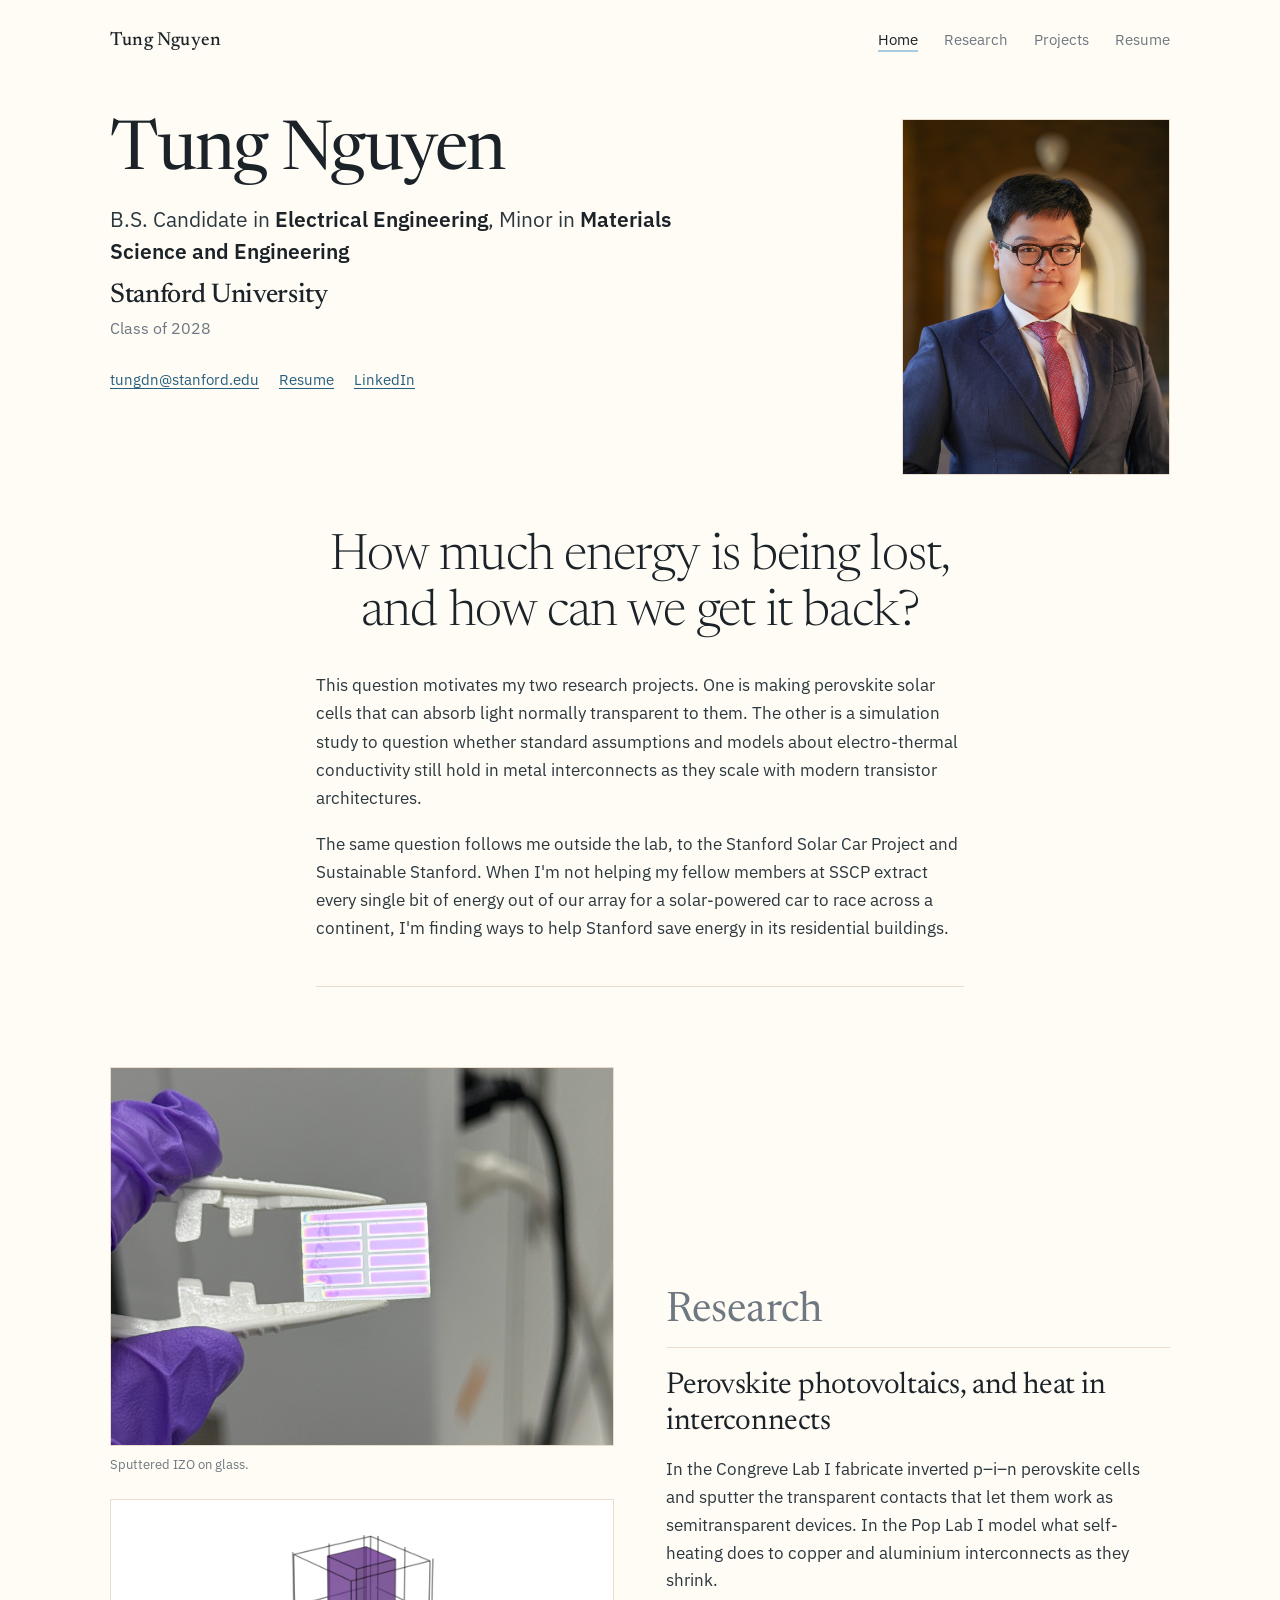
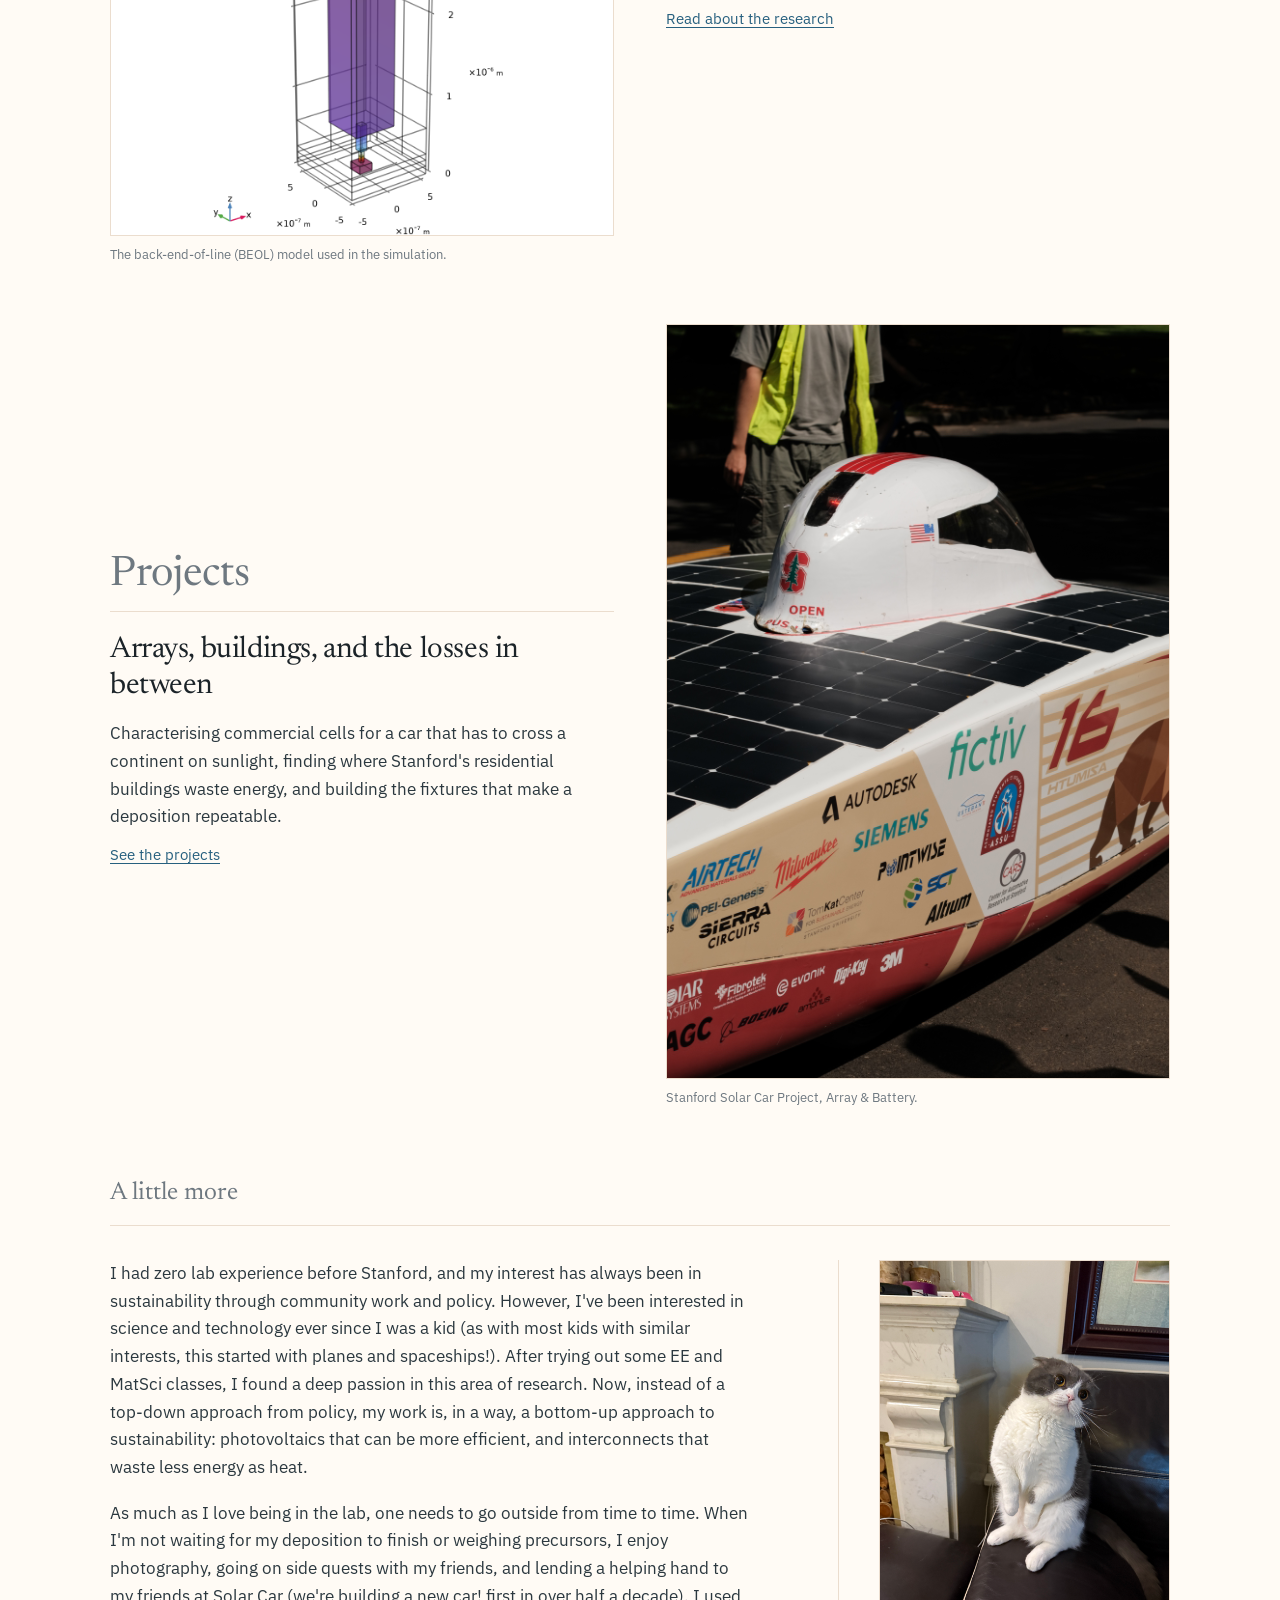
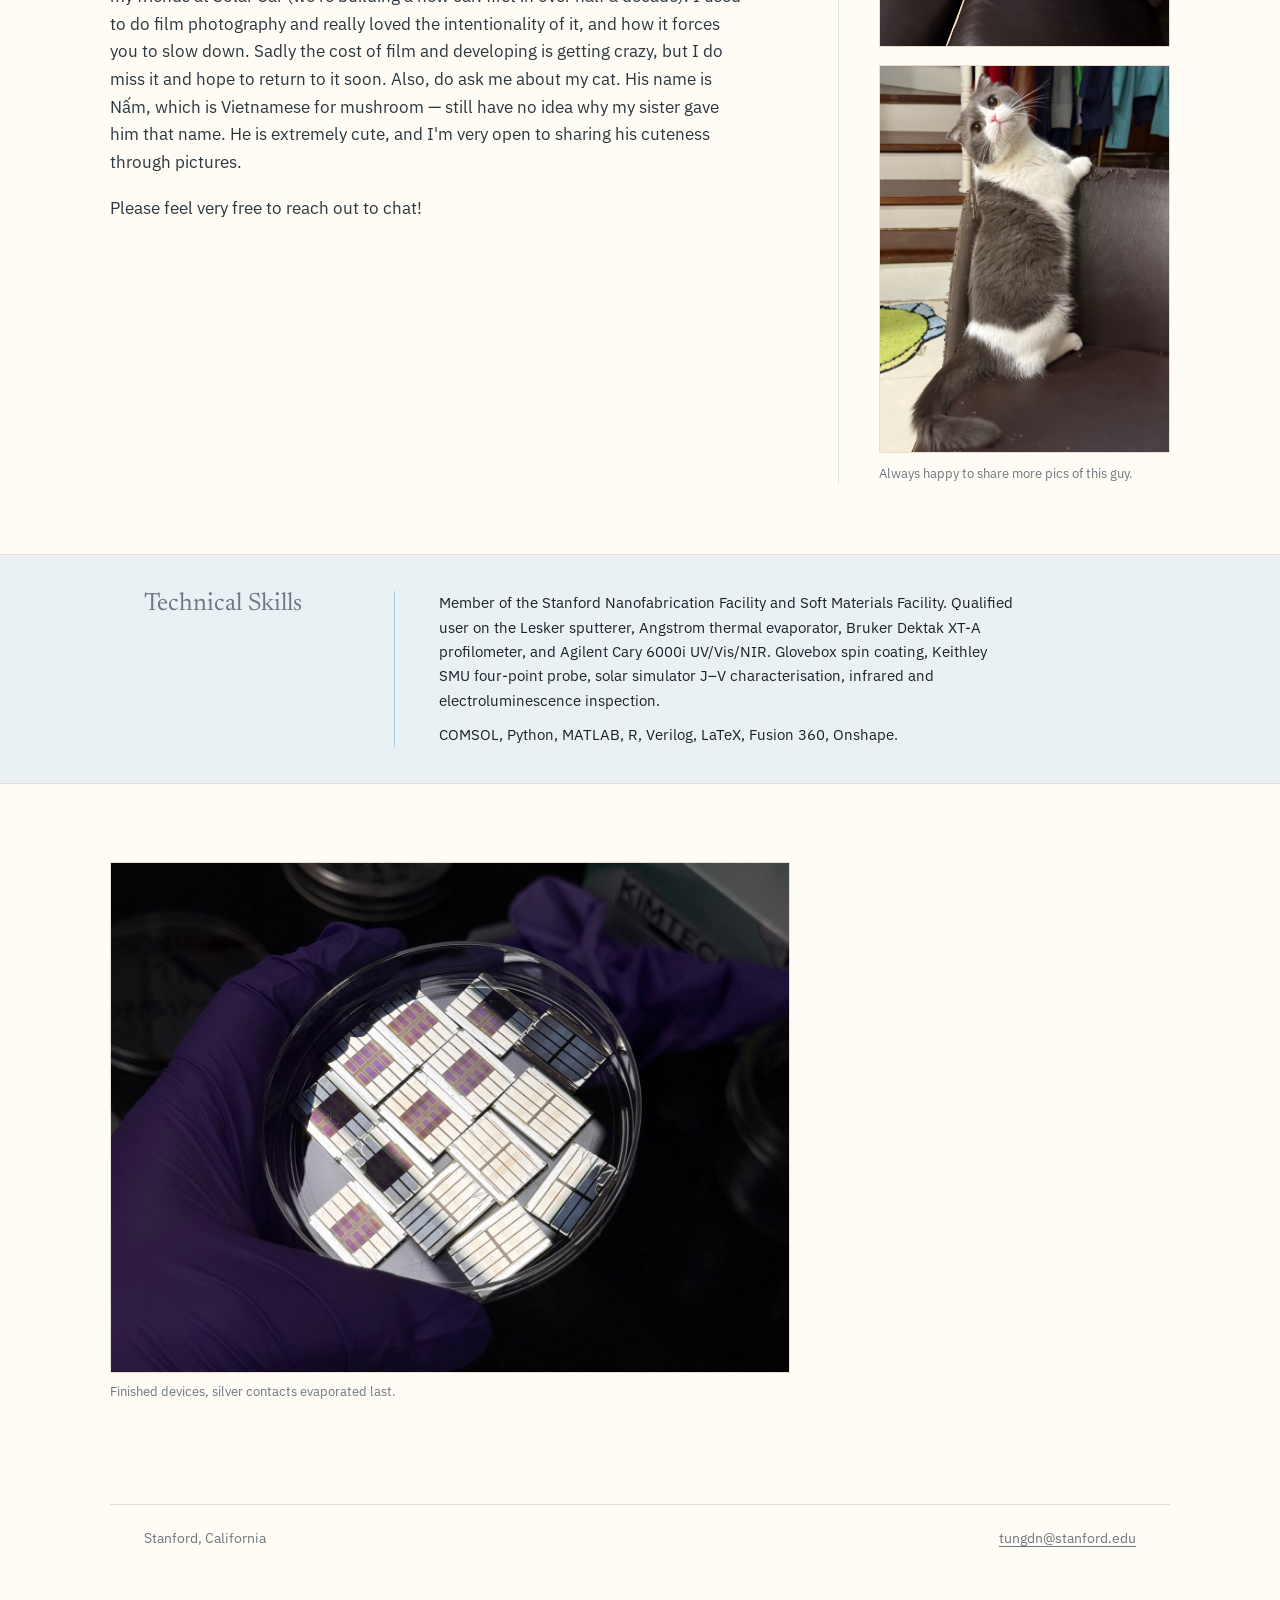
==== index.html @ 91d1805e "tungducnguyen.com Static site: no build step, no framework, no dependencies." ====
<!DOCTYPE html>
<html lang="en">
<head>
<meta charset="utf-8">
<meta name="viewport" content="width=device-width, initial-scale=1">
<title>Tung Nguyen</title>
<meta name="description" content="Tung Nguyen — B.S. candidate in Electrical
  Engineering at Stanford. Perovskite photovoltaics and electro-thermal
  transport in interconnects.">
<link rel="preconnect" href="https://fonts.googleapis.com">
<link rel="preconnect" href="https://fonts.gstatic.com" crossorigin>
<link href="https://fonts.googleapis.com/css2?family=Newsreader:ital,opsz,wght@0,6..72,300;0,6..72,400;0,6..72,500;1,6..72,300&family=IBM+Plex+Sans:wght@400;500;600&display=swap" rel="stylesheet">
<link rel="stylesheet" href="style.css">
<style>
  .intro{ display:grid; grid-template-columns:1fr 268px; gap:56px;
          padding:62px 0 10px; align-items:start }
  .intro h1{ font-family:"Newsreader",Georgia,serif; font-weight:400;
             font-size:clamp(46px,6.2vw,68px); line-height:1.02;
             letter-spacing:-.022em; margin:0 0 16px }
  .credential{ font-size:20.5px; line-height:1.55; color:var(--ink-soft);
               margin:0 0 12px; max-width:46ch }
  .credential .field{ font-weight:600; color:var(--ink) }
  .affil{ font-family:"Newsreader",Georgia,serif; font-weight:500;
          font-size:27px; line-height:1.2; letter-spacing:-.012em;
          color:var(--ink); margin:0 0 4px }
  .classyear{ font-size:16px; color:var(--muted); margin:0 0 26px }
  .links{ display:flex; gap:20px; flex-wrap:wrap; font-size:14.5px; margin:0 }

  /* One centred column. --qcol keeps the heading and the paragraphs on the
     same left edge; they each compute ch differently. */
  .question{ padding:44px 0 8px; --qcol:648px }
  .question h2{ font-family:"Newsreader",Georgia,serif; font-weight:300;
                font-size:clamp(30px,4.6vw,50px); line-height:1.12;
                letter-spacing:-.018em; margin:0 auto 30px;
                max-width:var(--qcol); text-align:center }
  .question p{ font-size:17px; line-height:1.65; max-width:var(--qcol);
               margin:0 auto 18px; color:var(--ink-soft) }
  .qrule{ width:100%; max-width:var(--qcol); margin:44px auto 0; border:0;
          border-top:1px solid var(--rule) }

  .work{ padding:72px 0 0 }
  .block{ display:grid; grid-template-columns:1fr 1fr; gap:52px;
          align-items:center; padding:0 0 60px }
  .block p{ margin:0 0 12px; color:var(--ink-soft); max-width:52ch;
            font-size:16.5px; line-height:1.68 }
  /* These two must out-rank .block p (0,1,1), so they are scoped to .block
     as well. Bare .blocktitle / .more lose to it and are silently ignored. */
  .block .blocktitle{ font-family:"Newsreader",Georgia,serif; font-weight:400;
               font-size:42px; line-height:1.15; color:var(--muted);
               margin:0 0 20px; max-width:none;
               padding-bottom:12px; border-bottom:1px solid var(--rule) }
  .block h3{ font-family:"Newsreader",Georgia,serif; font-weight:400;
             font-size:30px; line-height:1.2; letter-spacing:-.014em;
             margin:0 0 16px }
  .block .more{ font-size:14.5px }
  /* Both labs get an image, stacked, at full column width. */
  .block .figrow{ margin:0; gap:26px }

  .about{ padding:8px 0 70px }
  .about .sechead{ font-size:25px }
  .about p{ font-size:16.5px; line-height:1.68; max-width:var(--measure);
            margin:0 0 18px; color:var(--ink-soft) }
  .about p:last-child{ margin-bottom:0 }

  /* text left, Nấm in the right gutter */
  .aboutgrid{ display:grid; grid-template-columns:1fr 332px; gap:40px;
              align-items:start }
  .catcol{ border-left:1px solid var(--rule); padding-left:40px }
  .catcol figure + figure{ margin-top:18px }
  .catcap{ font-size:13px !important; color:var(--muted) !important;
           margin:10px 0 0 !important }
  .closer{ padding:0 0 78px }
  .closer figure{ max-width:680px }

  @media (max-width:860px){
    .intro{ grid-template-columns:1fr; gap:30px; padding-top:44px }
    .intro figure{ max-width:240px }
    .block{ grid-template-columns:1fr; gap:26px; padding-bottom:52px }
    .block .txt{ order:2 }
    .aboutgrid{ grid-template-columns:1fr; gap:28px }
    .catcol{ display:grid; grid-template-columns:1fr 1fr; gap:22px;
             align-items:start; border-left:0; padding-left:0 }
    .catcol figure + figure{ margin-top:0 }
    .catcol .catcap{ grid-column:1 / -1 }
  }
</style>
</head>
<body>

<header class="wrap masthead">
  <a class="mark" href="index.html">Tung Nguyen</a>
  <nav class="nav">
    <a href="index.html" aria-current="page">Home</a>
    <a href="research.html">Research</a>
    <a href="projects.html">Projects</a>
    <a href="tung_resume_website.pdf">Resume</a>
  </nav>
</header>

<main>
  <section class="wrap intro">
    <div>
      <h1>Tung Nguyen</h1>
      <p class="credential">B.S. Candidate in <span class="field">Electrical
        Engineering</span>, Minor in <span class="field">Materials Science and
        Engineering</span></p>
      <p class="affil">Stanford University</p>
      <p class="classyear">Class of 2028</p>
      <p class="links">
        <a href="mailto:tungdn@stanford.edu">tungdn@stanford.edu</a>
        <a href="tung_resume_website.pdf">Resume</a>
        <a href="https://www.linkedin.com/in/tungdnguyen/">LinkedIn</a>
      </p>
    </div>
    <figure>
      <img src="headshot_portfolio.JPG" alt="Tung Nguyen" data-ratio="portrait">
    </figure>
  </section>

  <section class="wrap question">
    <h2>How much energy is being lost, and how can we get it back?</h2>

    <p>This question motivates my two research projects. One is making
      perovskite solar cells that can absorb light normally transparent to
      them. The other is a simulation study to question whether standard
      assumptions and models about electro-thermal conductivity still hold in
      metal interconnects as they scale with modern transistor
      architectures.</p>

    <p>The same question follows me outside the lab, to the Stanford Solar
      Car Project and Sustainable Stanford. When I'm not
      helping my fellow members at SSCP extract every single bit of energy out
      of our array for a solar-powered car to race across a continent, I'm
      finding ways to help Stanford save energy in its residential
      buildings.</p>

    <hr class="qrule">
  </section>

  <section class="wrap work">
    <div class="block">
      <div class="figrow">
        <figure>
          <img src="izo1.JPG" alt="Sputtered IZO on a glass substrate">
          <figcaption>Sputtered IZO on glass.</figcaption>
        </figure>
        <figure>
          <img src="beol_schematic.png"
               alt="Simulation geometry: a single metal line within a
               multi-tier back-end stack">
          <figcaption>The back-end-of-line (BEOL) model used in the
            simulation.</figcaption>
        </figure>
      </div>
      <div class="txt">
        <p class="blocktitle">Research</p>
        <h3>Perovskite photovoltaics, and heat in interconnects</h3>
        <p>In the Congreve Lab I fabricate inverted p&ndash;i&ndash;n perovskite
          cells and sputter the transparent contacts that let them work as
          semitransparent devices. In the Pop Lab I model what self-heating does
          to copper and aluminium interconnects as they shrink.</p>
        <p class="more"><a href="research.html">Read about the research</a></p>
      </div>
    </div>

    <div class="block">
      <div class="txt">
        <p class="blocktitle">Projects</p>
        <h3>Arrays, buildings, and the losses in between</h3>
        <p>Characterising commercial cells for a car that has to cross a
          continent on sunlight, finding where Stanford's residential buildings
          waste energy, and building the fixtures that make a deposition
          repeatable.</p>
        <p class="more"><a href="projects.html">See the projects</a></p>
      </div>
      <figure>
        <img src="sscp_car.JPG"
             alt="Stanford's solar car, its array and sponsor decals lit by
             low sun">
        <figcaption>Stanford Solar Car Project, Array &amp; Battery.</figcaption>
      </figure>
    </div>
  </section>

  <section class="wrap about">
    <h2 class="sechead">A little more</h2>

    <div class="aboutgrid">
      <div class="abouttext">
        <p>I had zero lab experience before Stanford, and my interest has always
          been in sustainability through community work and policy. However, I've
          been interested in science and technology ever since I was a kid (as
          with most kids with similar interests, this started with planes and
          spaceships!). After trying out some EE and MatSci classes, I found a
          deep passion in this area of research. Now, instead of a top-down
          approach from policy, my work is, in a way, a bottom-up approach to
          sustainability: photovoltaics that can be more efficient, and
          interconnects that waste less energy as heat.</p>

        <p>As much as I love being in the lab, one needs to go outside from time
          to time. When I'm not waiting for my deposition to finish or weighing
          precursors, I enjoy photography, going on side quests with my friends,
          and lending a helping hand to my friends at Solar Car (we're building a
          new car! first in over half a decade). I used to do film photography
          and really loved the intentionality of it, and how it forces you to
          slow down. Sadly the cost of film and developing is getting crazy, but
          I do miss it and hope to return to it soon. Also, do ask me about my
          cat. His name is N&#7845;m, which is Vietnamese for mushroom &mdash;
          still have no idea why my sister gave him that name. He is extremely
          cute, and I'm very open to sharing his cuteness through pictures.</p>

        <p>Please feel very free to reach out to chat!</p>
      </div>

      <aside class="catcol">
        <figure><img src="cat1.JPG" alt="N&#7845;m, standing up"></figure>
        <figure><img src="cat2.JPG" alt="N&#7845;m, on the sofa"></figure>
        <p class="catcap">Always happy to share more pics of this guy.</p>
      </aside>
    </div>
  </section>

  <section class="band">
    <div class="wrap">
      <h2>Technical Skills</h2>
      <div class="bandtext">
        <p>Member of the Stanford Nanofabrication Facility and Soft Materials
          Facility. Qualified user on the Lesker sputterer, Angstrom thermal
          evaporator, Bruker Dektak XT-A profilometer, and Agilent Cary 6000i
          UV/Vis/NIR. Glovebox spin coating, Keithley SMU four-point probe,
          solar simulator J&ndash;V characterisation, infrared and
          electroluminescence inspection.</p>
        <p>COMSOL, Python, MATLAB, R, Verilog, LaTeX, Fusion 360, Onshape.</p>
      </div>
    </div>
  </section>

  <section class="wrap closer">
    <figure>
      <img src="finished_devices.JPG" alt="Finished perovskite devices in a petri dish">
      <figcaption>Finished devices, silver contacts evaporated last.</figcaption>
    </figure>
  </section>
</main>

<footer>
  <div class="wrap">
    <span>Stanford, California</span>
    <span><a href="mailto:tungdn@stanford.edu">tungdn@stanford.edu</a></span>
  </div>
</footer>

<script>
/* Show a labelled placeholder instead of a broken-image icon while an
   image file is missing. Safe to delete once every photo is uploaded. */
document.querySelectorAll('figure img').forEach(function(img){
  img.addEventListener('error', function(){
    var d = document.createElement('div');
    d.className = 'imgfail' +
      (img.dataset.ratio === 'portrait' ? ' portrait' : '');
    d.textContent = img.getAttribute('src');
    img.replaceWith(d);
  });
});
</script>
</body>
</html>
---- style.css ----
/* =========================================================
   Tung Nguyen — tungducnguyen.com
   All colour lives in :root. Change it here, nowhere else.
   ========================================================= */

:root{
  --paper:      #FFFBF5;   /* page background, warm off-white    */
  --paper-2:    #FFFFFC;   /* raised panels, lighter tint        */
  --ink:        #1B2328;
  --ink-soft:   #2B383F;
  --muted:      #6E7880;
  --rule:       #EBDDCE;

  --blue-pale:  #EAF1F5;
  --blue-mid:   #A9CBDD;
  --blue-deep:  #27607F;

  /* device-stack material swatches */
  --m-glass:    #D3E2E9;
  --m-ito:      #A9CBDD;
  --m-sam:      #8FAEC0;
  --m-pvk:      #2E2018;
  --m-c60:      #45474F;
  --m-bcp:      #9A9086;
  --m-buffer:   #CFC6B6;
  --m-ag:       #B4B8BC;
  --m-izo:      #C4DCE8;

  --measure: 64ch;
}

*{ box-sizing:border-box }
html{ -webkit-text-size-adjust:100%; scroll-behavior:smooth }

body{
  margin:0;
  background:var(--paper);
  color:var(--ink);
  font-family:"IBM Plex Sans", system-ui, sans-serif;
  font-size:16px;
  line-height:1.62;
}

a{ color:var(--blue-deep); text-decoration:underline;
   text-underline-offset:3px; text-decoration-thickness:1px }
a:hover{ text-decoration-thickness:2px }
:focus-visible{ outline:2px solid var(--blue-deep); outline-offset:3px }
sub,sup{ line-height:0 }

.wrap{ max-width:1060px; margin:0 auto; padding:0 34px }

/* ---------- masthead ---------- */
.masthead{
  display:flex; justify-content:space-between; align-items:baseline;
  gap:24px; padding:26px 0 0; flex-wrap:wrap;
}
.mark{
  font-family:"Newsreader", Georgia, serif;
  font-size:19px; font-weight:500; letter-spacing:.01em;
  color:var(--ink); text-decoration:none;
}
.nav{ display:flex; gap:26px; font-size:14.5px }
.nav a{ color:var(--muted); text-decoration:none }
.nav a:hover{ color:var(--ink) }
.nav a[aria-current="page"]{
  color:var(--ink); text-decoration:underline;
  text-decoration-color:var(--blue-mid);
  text-decoration-thickness:2px; text-underline-offset:5px;
}

/* ---------- inner page headers ---------- */
.pagehead{ padding:62px 0 50px; max-width:58ch }
.pagehead h1{
  font-family:"Newsreader", Georgia, serif; font-weight:300;
  font-size:clamp(36px,5vw,54px); line-height:1.06;
  letter-spacing:-.018em; margin:0 0 20px;
}
.pagehead p{
  font-family:"Newsreader", Georgia, serif; font-weight:300;
  font-size:clamp(18px,1.9vw,22px); line-height:1.5;
  color:var(--ink-soft); margin:0; max-width:46ch;
}

/* ---------- sections ---------- */
.section{ padding:0 0 78px }
.sechead{
  font-family:"Newsreader", Georgia, serif; font-weight:400;
  font-size:15px; color:var(--muted); margin:0 0 34px;
  padding-bottom:10px; border-bottom:1px solid var(--rule);
}

.entry{
  display:grid; grid-template-columns:206px 1fr; gap:44px;
  padding:0 0 46px; max-width:980px; scroll-margin-top:24px;
}
.entry:last-child{ padding-bottom:0 }
/* hairline between the side label and its content, matching .sechead */
.entry > .where + *{ border-left:1px solid var(--rule); padding-left:44px }
.where{ font-size:14px; line-height:1.5 }
.where b{ font-weight:600; display:block }
.where span{ color:var(--muted); display:block }
.entry h3{
  font-family:"Newsreader", Georgia, serif; font-weight:400;
  font-size:25px; line-height:1.25; margin:-4px 0 14px;
  letter-spacing:-.012em;
}
.entry h4{ font-size:14px; font-weight:600; margin:24px 0 6px; color:var(--muted) }
.entry p{ margin:0 0 11px; max-width:var(--measure); color:var(--ink-soft) }
.entry p:last-child{ margin-bottom:0 }
.entry ul{ margin:0 0 11px; padding-left:20px; max-width:var(--measure);
  color:var(--ink-soft) }
.entry li{ margin-bottom:6px }

.tag{
  display:inline-block; font-size:11.5px; line-height:1.5;
  padding:1px 8px; border-radius:2px; margin-left:8px;
  vertical-align:2px; font-weight:500;
}
.tag.design{ background:var(--paper-2); color:var(--ink-soft);
  border:1px solid var(--rule) }

/* ---------- figures ---------- */
figure{ margin:0 }
figure img{ display:block; width:100%; height:auto; border:1px solid var(--rule) }
figcaption{ font-size:12.5px; color:var(--muted); margin-top:9px;
  line-height:1.5; max-width:52ch }
.imgfail{
  border:1px dashed var(--rule); background:var(--paper-2);
  display:flex; align-items:center; justify-content:center; text-align:center;
  font-size:12.5px; color:var(--muted); padding:20px; line-height:1.5;
  aspect-ratio:4/3;
}
.imgfail.portrait{ aspect-ratio:4/5 }

/* ---------- figure grids ---------- */
.figrow{ display:grid; gap:22px; margin:22px 0 4px; max-width:var(--measure) }
.figrow.two  { grid-template-columns:1fr 1fr }
.figrow.three{ grid-template-columns:repeat(3,1fr) }
.figrow.wide { max-width:100% }
@media (max-width:700px){
  .figrow.two, .figrow.three{ grid-template-columns:1fr }
}

/* ---------- tinted band ---------- */
.band{
  background:var(--blue-pale);
  border-top:1px solid var(--rule); border-bottom:1px solid var(--rule);
  padding:36px 0; margin-bottom:78px;
}
.band .wrap{ display:grid; grid-template-columns:206px 1fr; gap:44px }
.band .bandtext{ border-left:1px solid var(--blue-mid); padding-left:44px }
.band h2{
  font-family:"Newsreader", Georgia, serif; font-weight:400;
  font-size:25px; line-height:1.15; color:var(--muted); margin:0;
}
.band p{ margin:0 0 10px; max-width:var(--measure); font-size:15px }
.band p:last-child{ margin-bottom:0 }

/* ---------- footer ---------- */
footer{ padding:26px 0 60px; font-size:14px; color:var(--muted) }
footer .wrap{
  display:flex; justify-content:space-between; gap:20px; flex-wrap:wrap;
  border-top:1px solid var(--rule); padding-top:22px;
}
footer a{ color:var(--muted) }

@media (max-width:860px){
  .wrap{ padding:0 22px }
  .entry, .band .wrap{ grid-template-columns:1fr; gap:14px }
  .entry > .where + *, .band .bandtext{ border-left:0; padding-left:0 }
  .pagehead{ padding:44px 0 38px }
  .section{ padding-bottom:58px }
}
@media (prefers-reduced-motion:reduce){
  html{ scroll-behavior:auto }
  *{ transition:none !important }
}
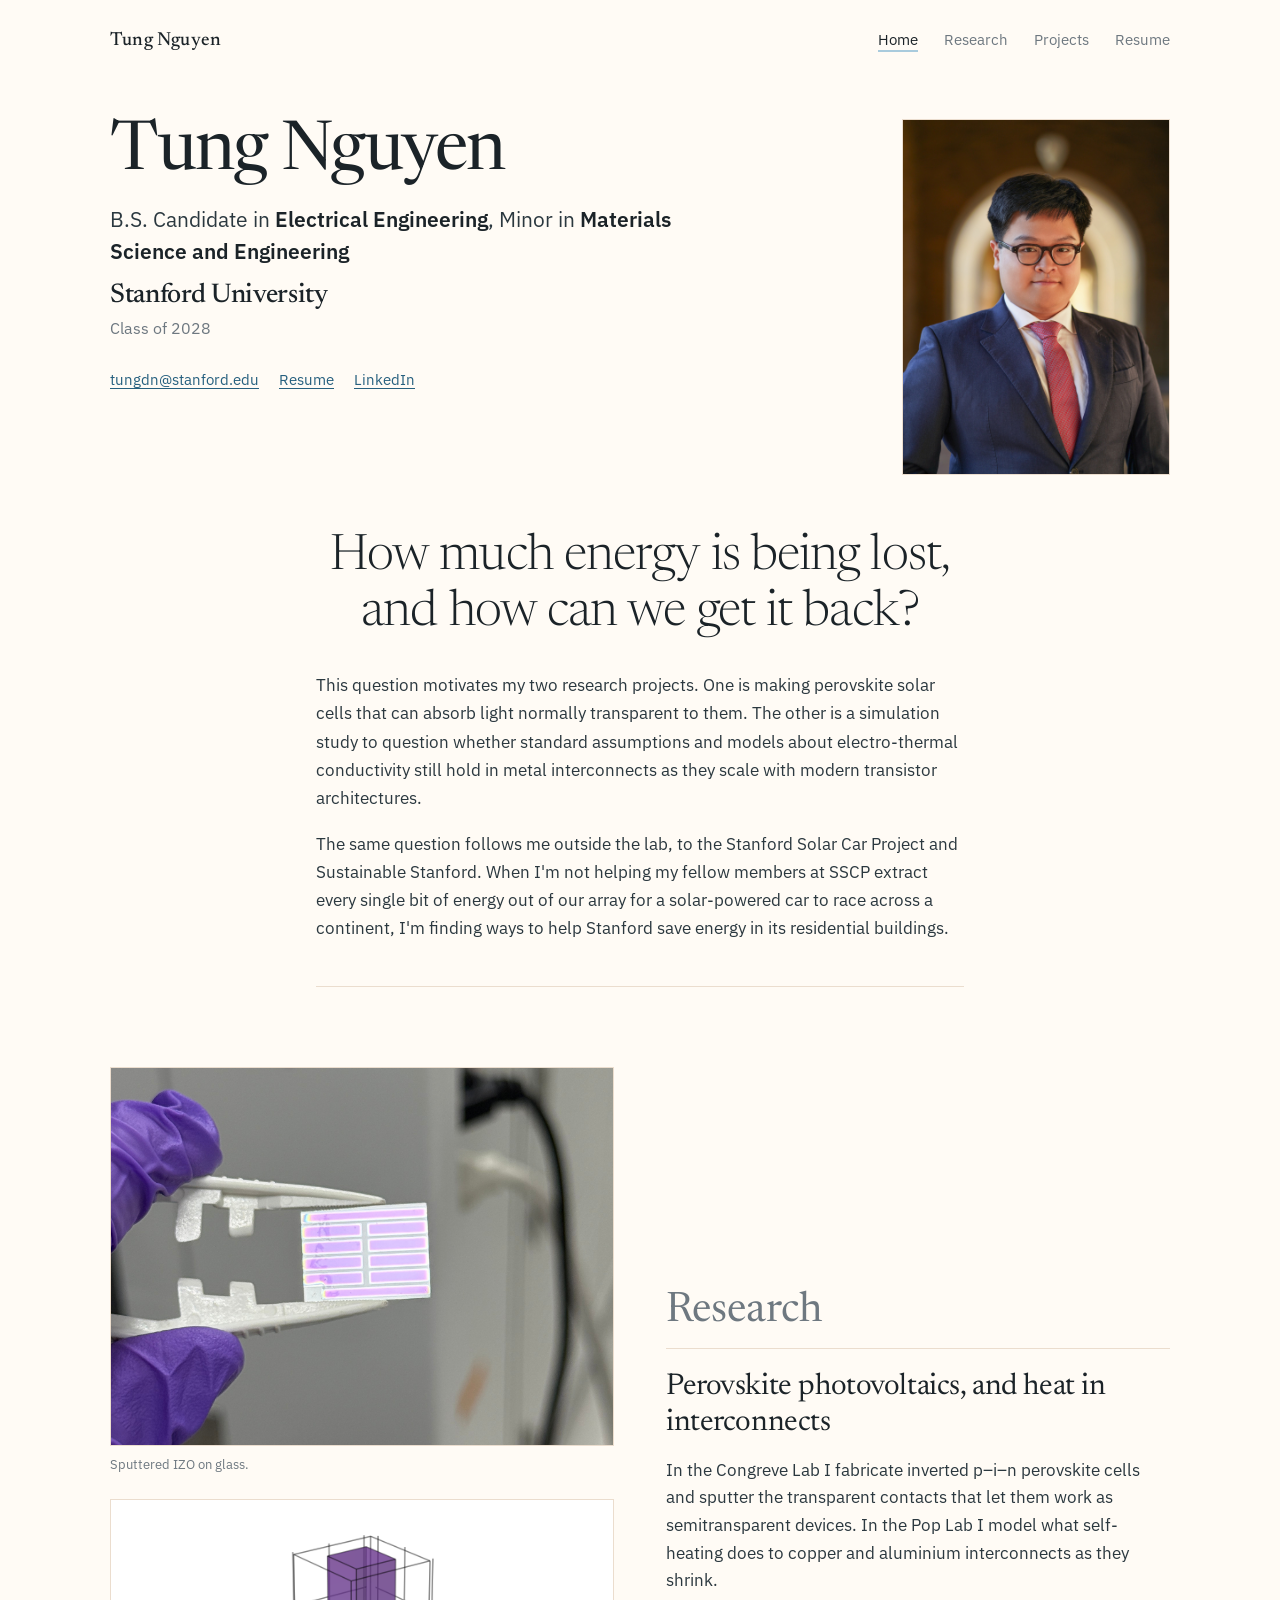
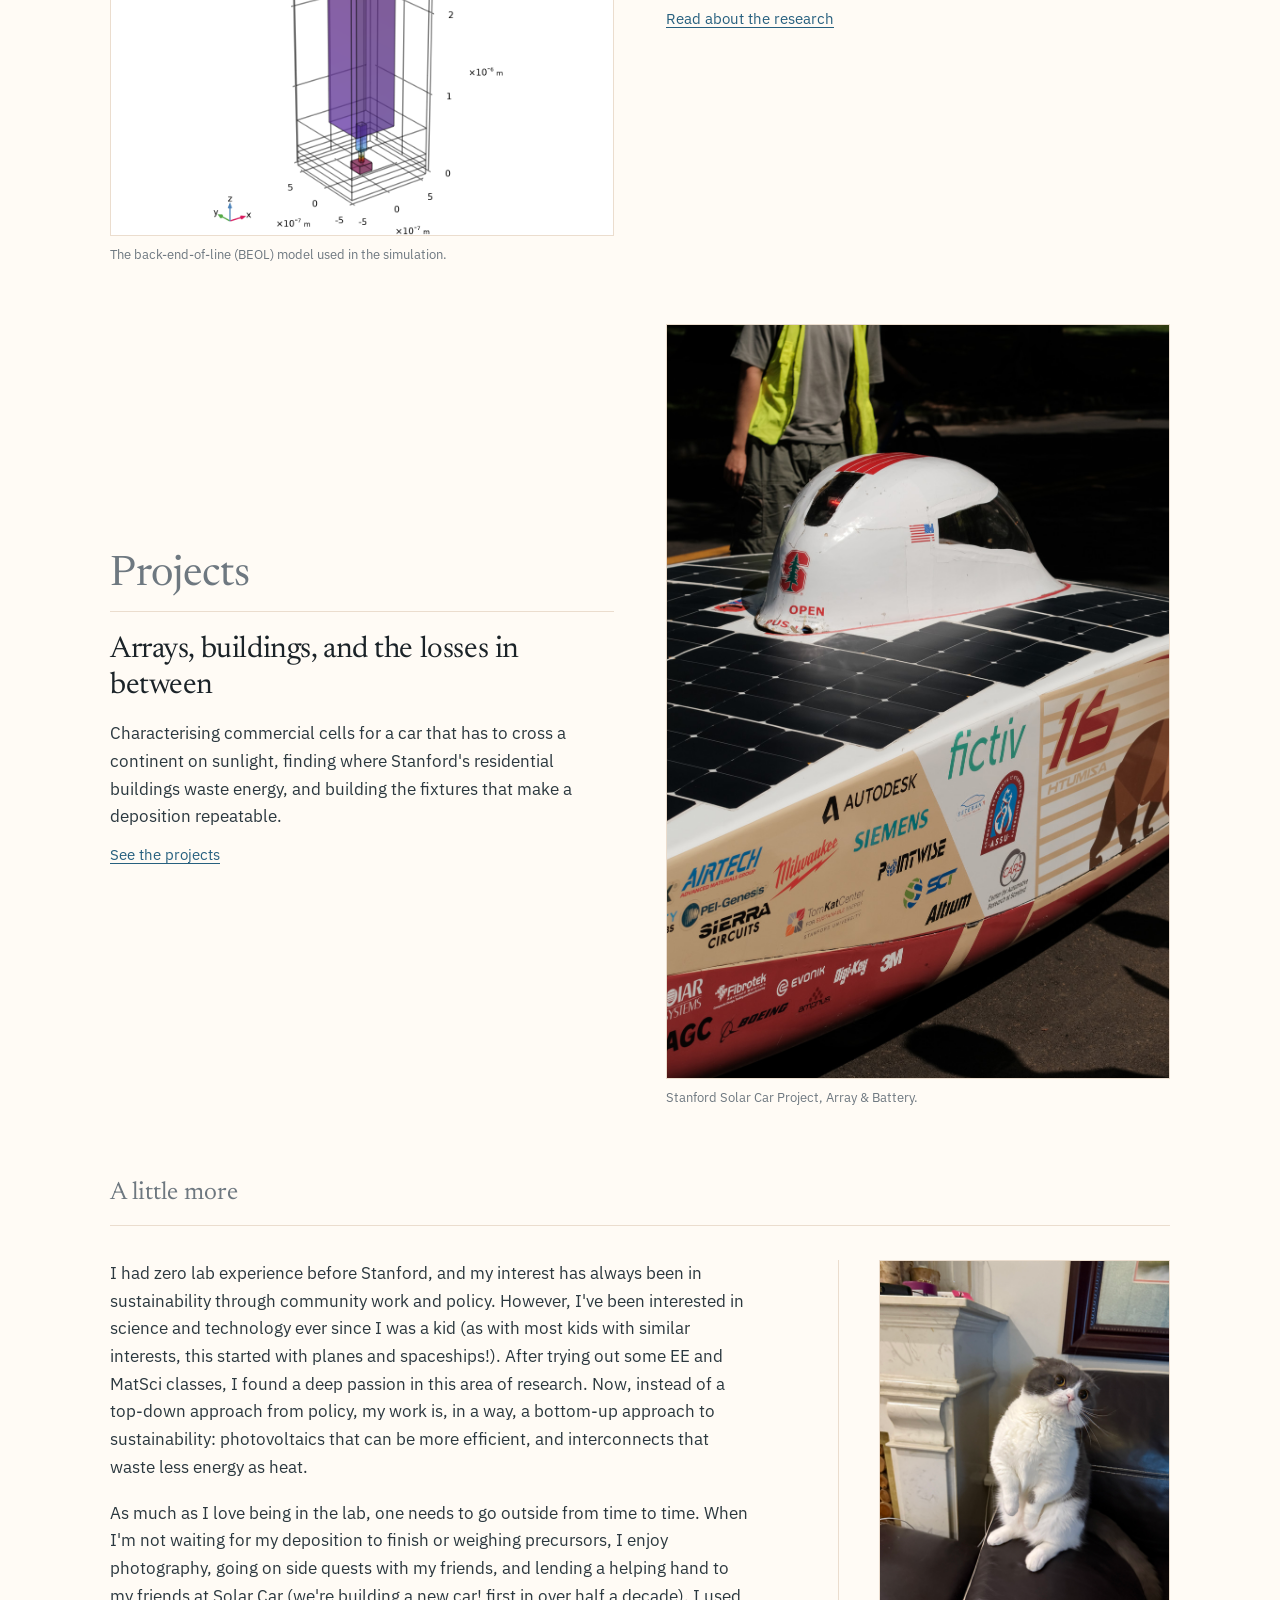
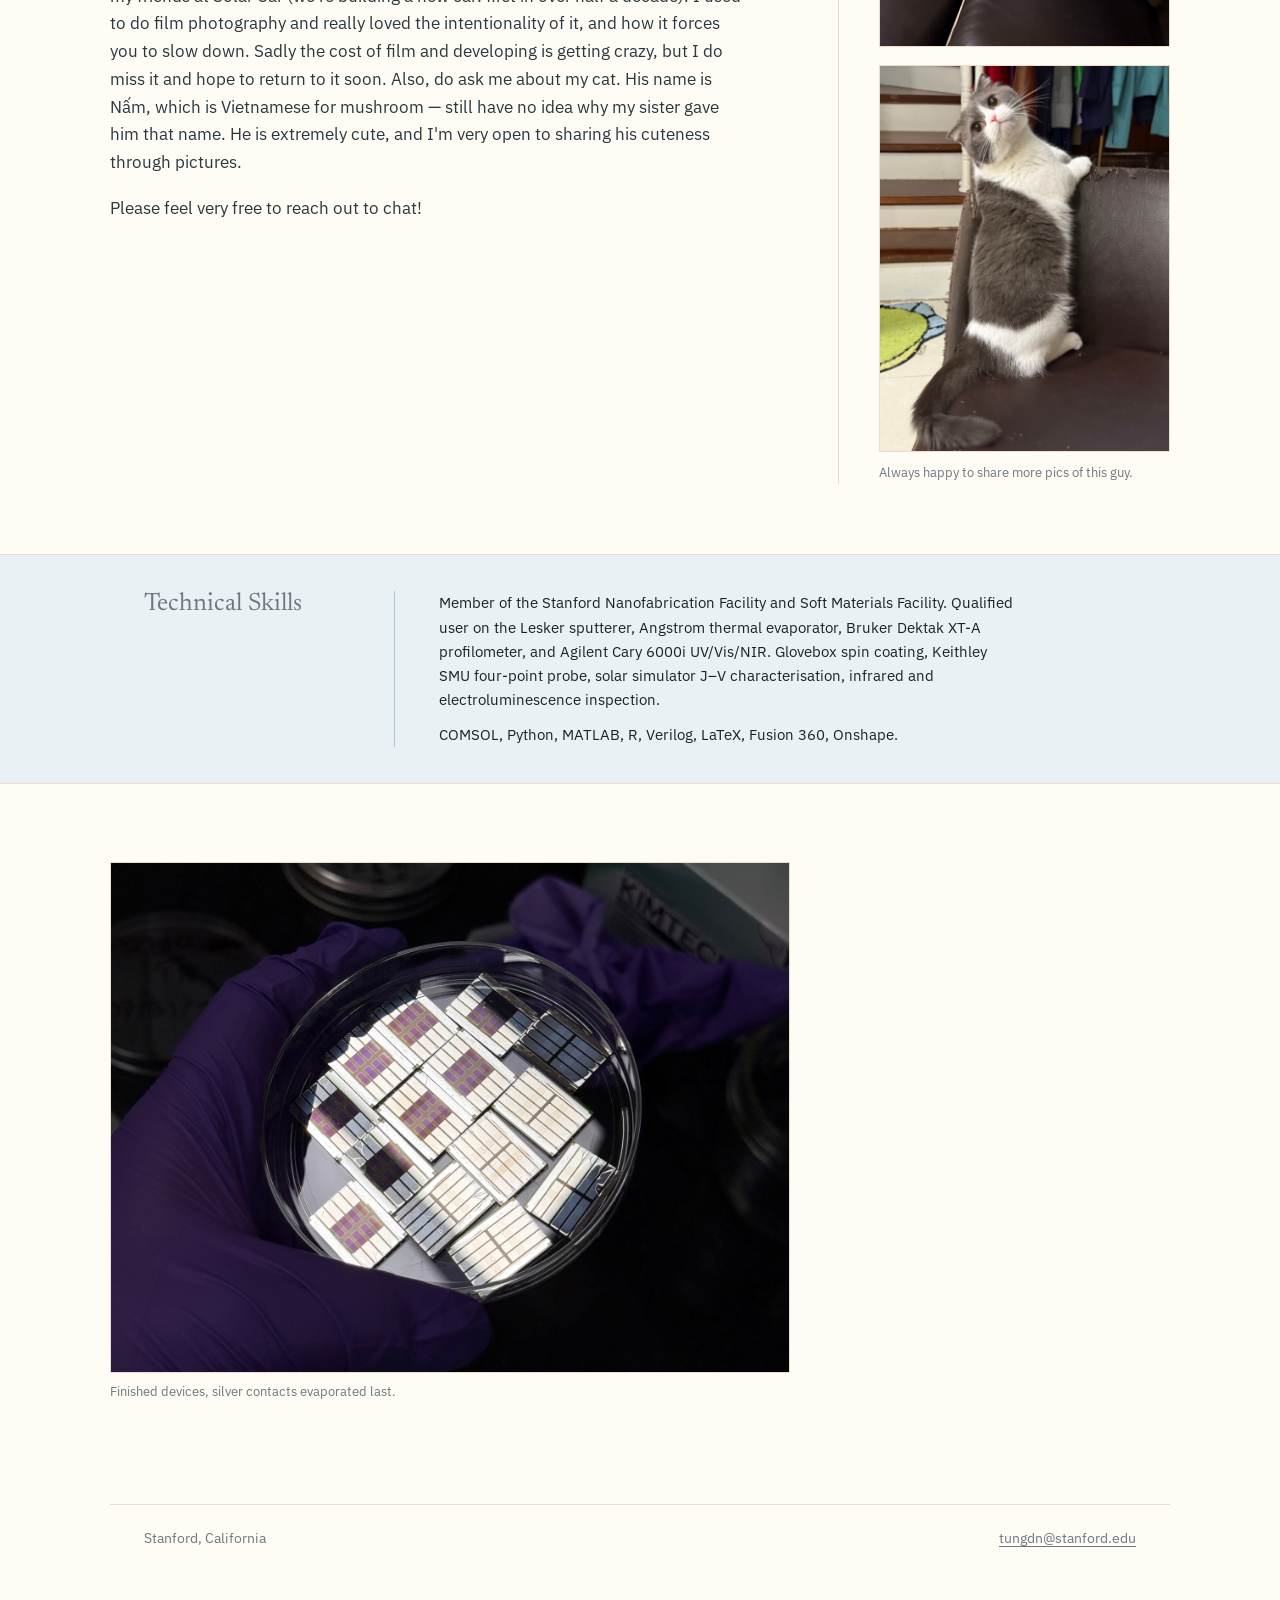
==== commit 025d9299: "Optimise images: 66.5 MB -> 5.8 MB Photos were full-resolution camera originals, up to 8064 px wide " ====
--- a/index.html
+++ b/index.html
@@ -113,7 +113,7 @@
       </p>
     </div>
     <figure>
-      <img src="headshot_portfolio.JPG" alt="Tung Nguyen" data-ratio="portrait">
+      <img width="1200" height="1600" decoding="async" src="headshot_portfolio.JPG" alt="Tung Nguyen" data-ratio="portrait">
     </figure>
   </section>
 
@@ -141,11 +141,11 @@
     <div class="block">
       <div class="figrow">
         <figure>
-          <img src="izo1.JPG" alt="Sputtered IZO on a glass substrate">
+          <img width="1600" height="1201" decoding="async" loading="lazy" src="izo1.JPG" alt="Sputtered IZO on a glass substrate">
           <figcaption>Sputtered IZO on glass.</figcaption>
         </figure>
         <figure>
-          <img src="beol_schematic.png"
+          <img width="2400" height="1600" decoding="async" loading="lazy" src="beol_schematic.png"
                alt="Simulation geometry: a single metal line within a
                multi-tier back-end stack">
           <figcaption>The back-end-of-line (BEOL) model used in the
@@ -174,7 +174,7 @@
         <p class="more"><a href="projects.html">See the projects</a></p>
       </div>
       <figure>
-        <img src="sscp_car.JPG"
+        <img width="1067" height="1600" decoding="async" loading="lazy" src="sscp_car.JPG"
              alt="Stanford's solar car, its array and sponsor decals lit by
              low sun">
         <figcaption>Stanford Solar Car Project, Array &amp; Battery.</figcaption>
@@ -213,8 +213,8 @@
       </div>
 
       <aside class="catcol">
-        <figure><img src="cat1.JPG" alt="N&#7845;m, standing up"></figure>
-        <figure><img src="cat2.JPG" alt="N&#7845;m, on the sofa"></figure>
+        <figure><img width="1200" height="1600" decoding="async" loading="lazy" src="cat1.JPG" alt="N&#7845;m, standing up"></figure>
+        <figure><img width="1200" height="1600" decoding="async" loading="lazy" src="cat2.JPG" alt="N&#7845;m, on the sofa"></figure>
         <p class="catcap">Always happy to share more pics of this guy.</p>
       </aside>
     </div>
@@ -237,7 +237,7 @@
 
   <section class="wrap closer">
     <figure>
-      <img src="finished_devices.JPG" alt="Finished perovskite devices in a petri dish">
+      <img width="1600" height="1200" decoding="async" loading="lazy" src="finished_devices.JPG" alt="Finished perovskite devices in a petri dish">
       <figcaption>Finished devices, silver contacts evaporated last.</figcaption>
     </figure>
   </section>
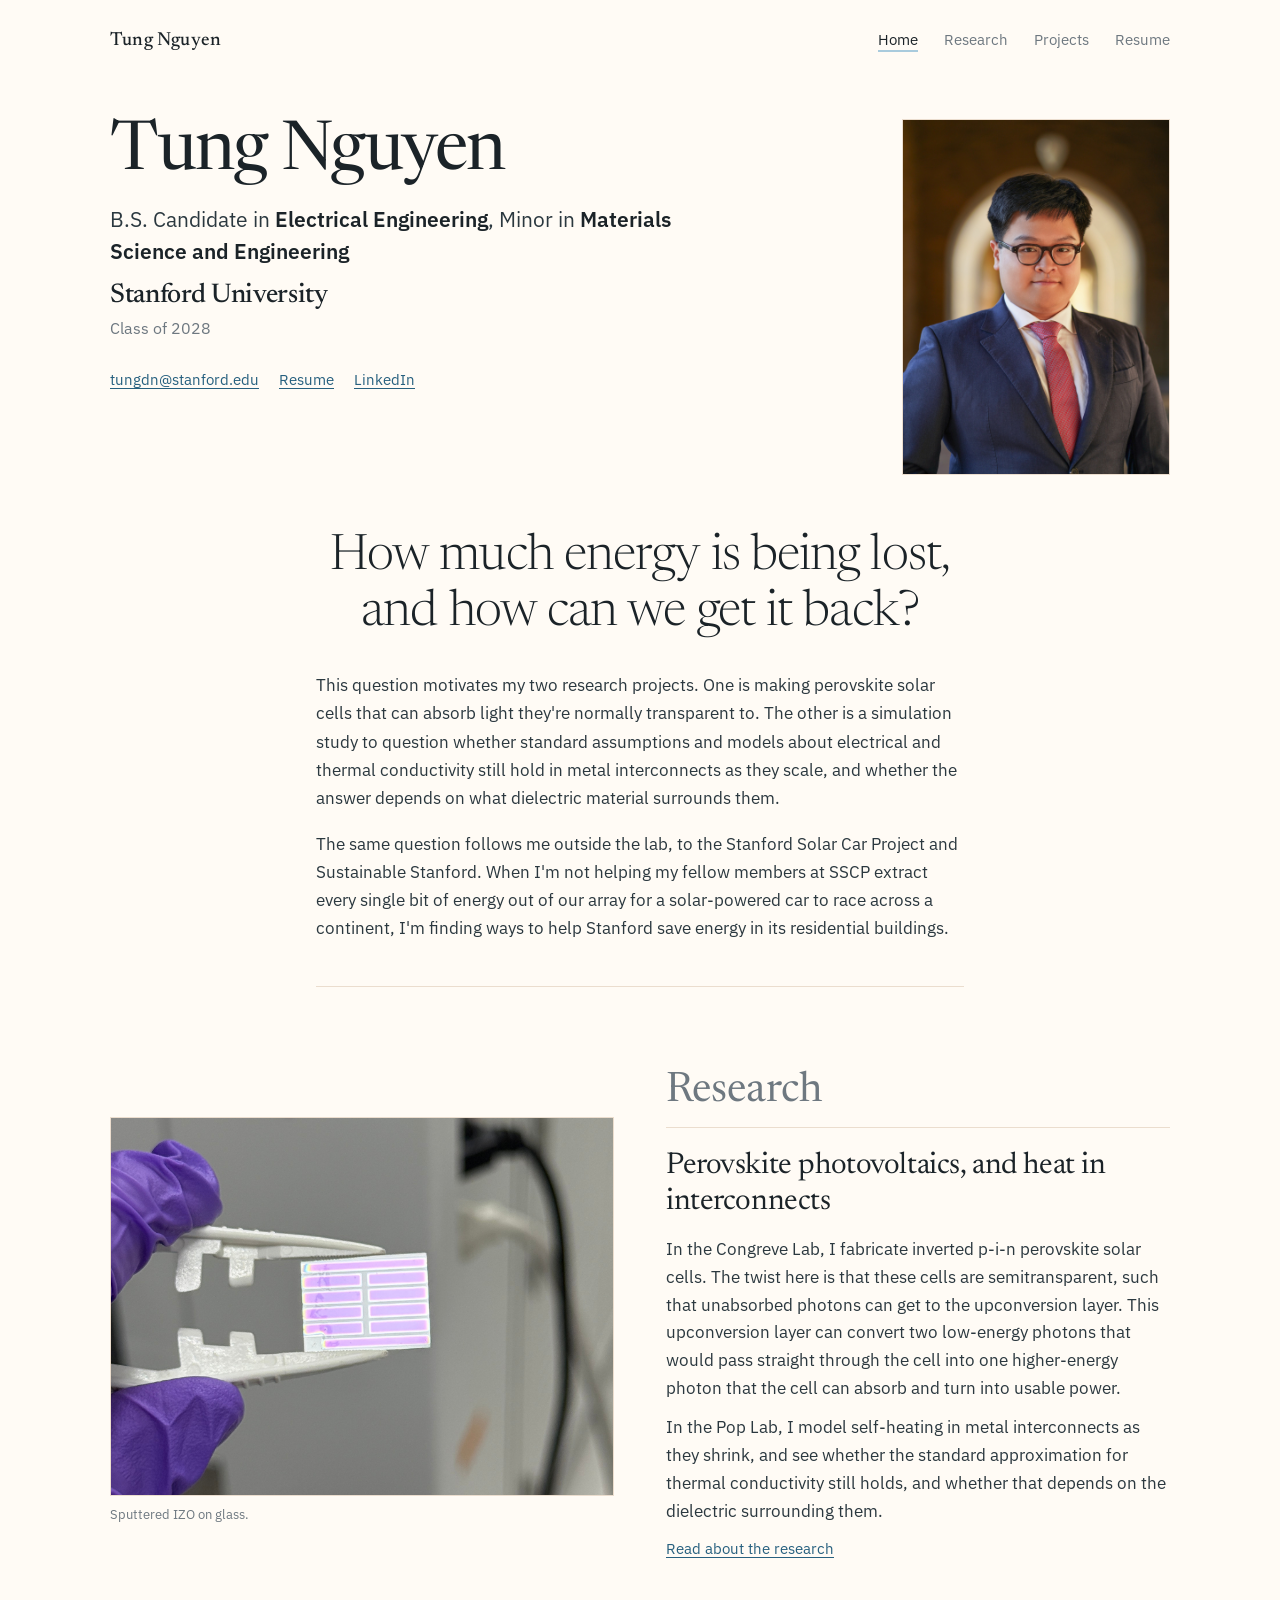
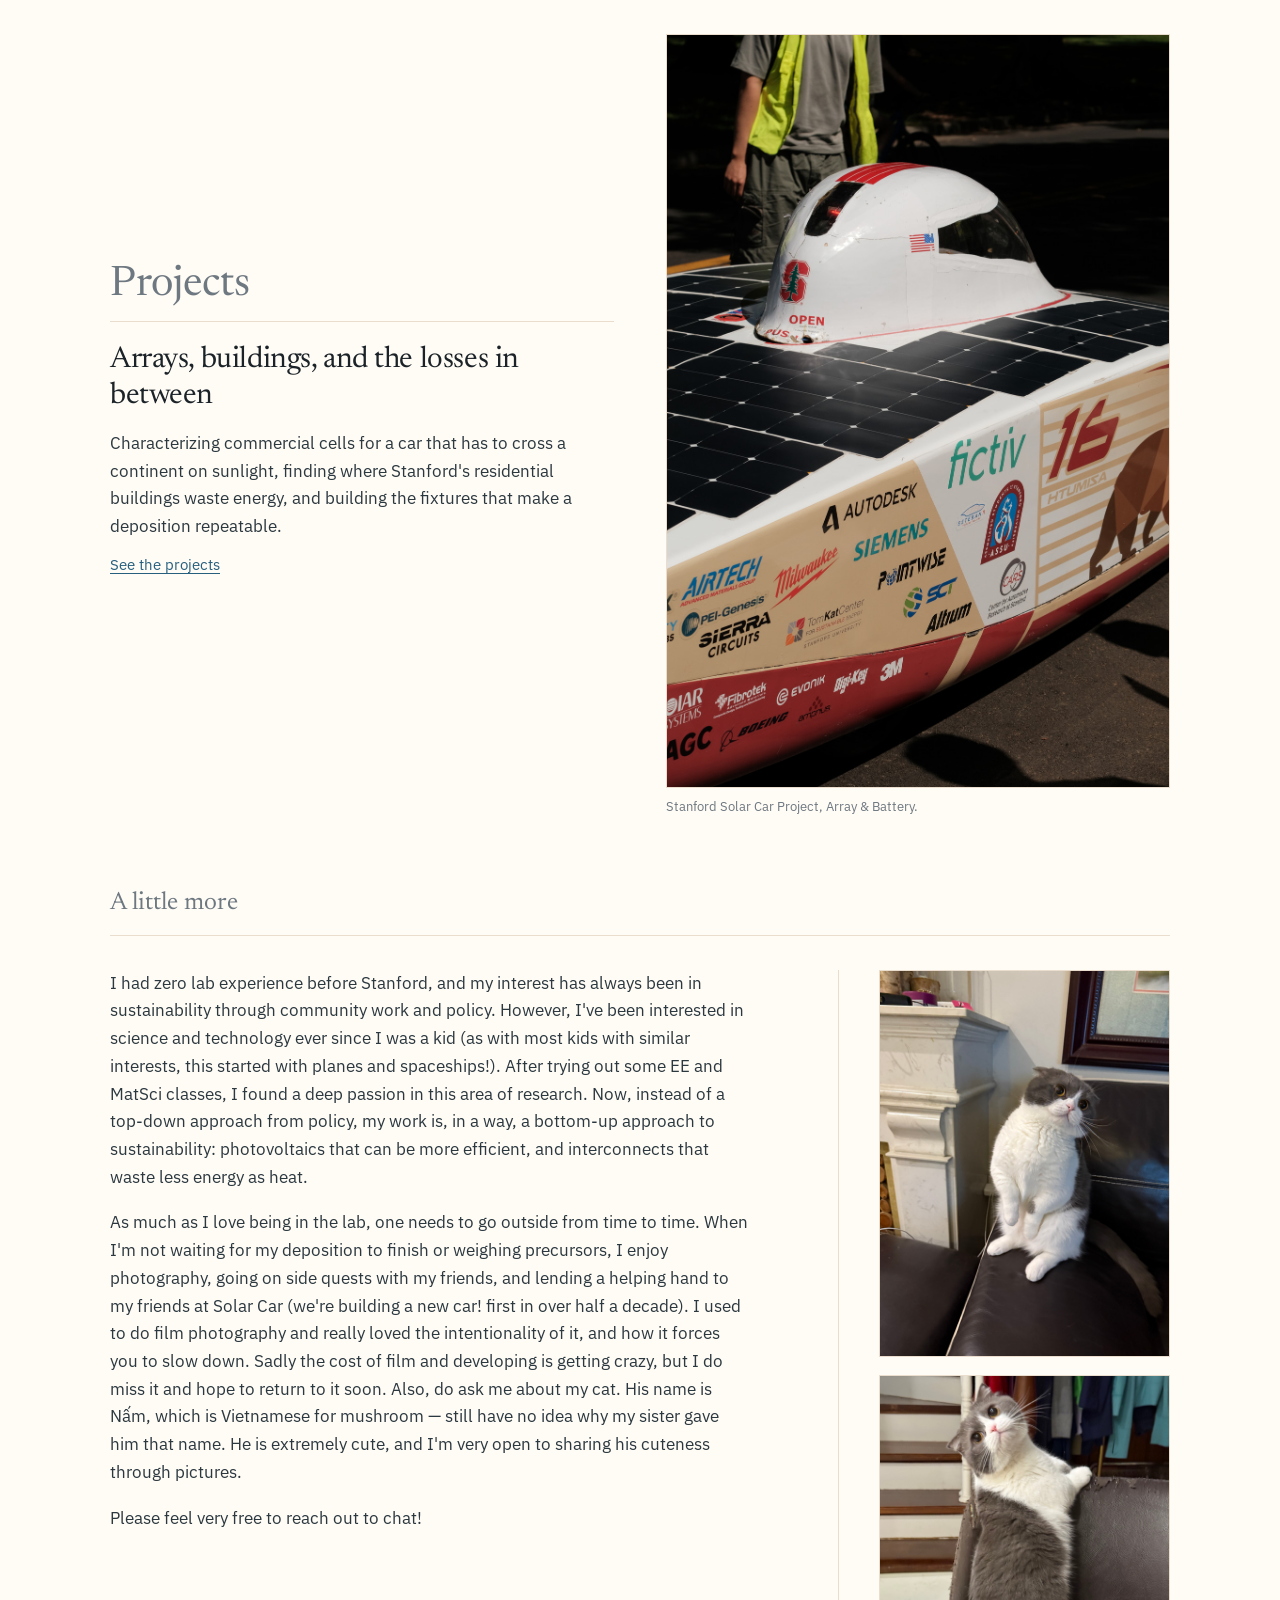
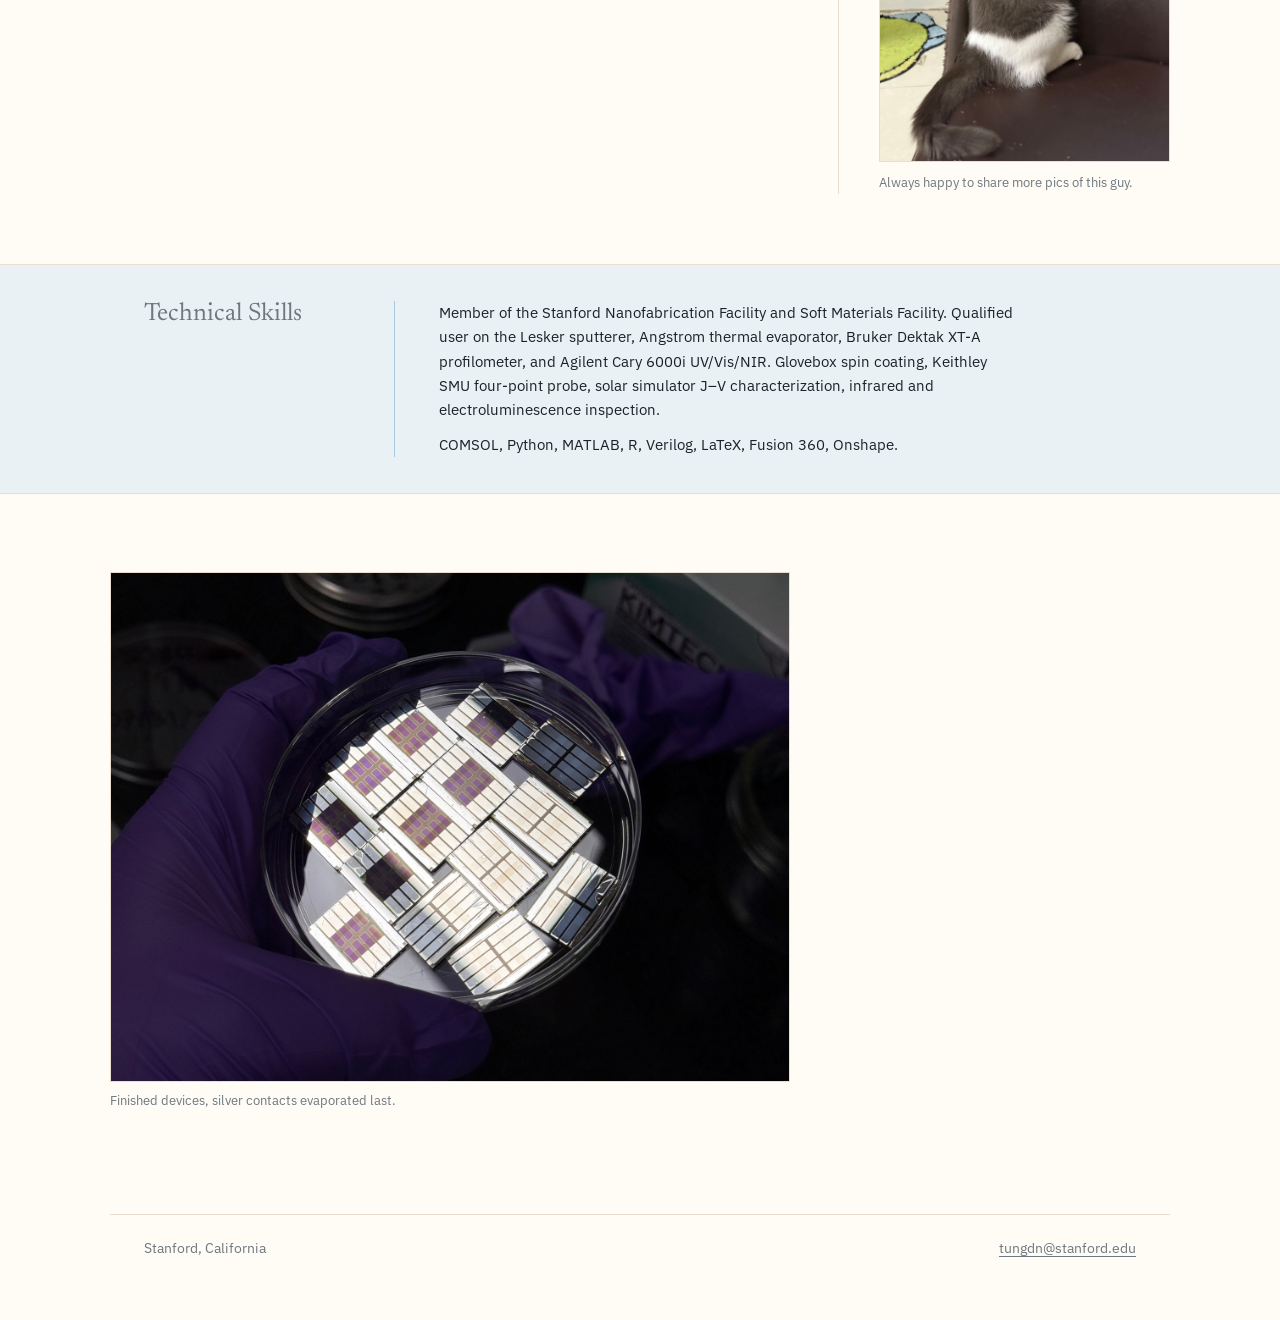
==== commit 7898dda9: "Rewrite research page content; American spelling throughout Congreve entry: - Full explanation of th" ====
--- a/index.html
+++ b/index.html
@@ -26,7 +26,7 @@
   .classyear{ font-size:16px; color:var(--muted); margin:0 0 26px }
   .links{ display:flex; gap:20px; flex-wrap:wrap; font-size:14.5px; margin:0 }
 
-  /* One centred column. --qcol keeps the heading and the paragraphs on the
+  /* One centered column. --qcol keeps the heading and the paragraphs on the
      same left edge; they each compute ch differently. */
   .question{ padding:44px 0 8px; --qcol:648px }
   .question h2{ font-family:"Newsreader",Georgia,serif; font-weight:300;
@@ -53,8 +53,6 @@
              font-size:30px; line-height:1.2; letter-spacing:-.014em;
              margin:0 0 16px }
   .block .more{ font-size:14.5px }
-  /* Both labs get an image, stacked, at full column width. */
-  .block .figrow{ margin:0; gap:26px }
 
   .about{ padding:8px 0 70px }
   .about .sechead{ font-size:25px }
@@ -121,11 +119,12 @@
     <h2>How much energy is being lost, and how can we get it back?</h2>
 
     <p>This question motivates my two research projects. One is making
-      perovskite solar cells that can absorb light normally transparent to
-      them. The other is a simulation study to question whether standard
-      assumptions and models about electro-thermal conductivity still hold in
-      metal interconnects as they scale with modern transistor
-      architectures.</p>
+      perovskite solar cells that can absorb light they're normally
+      transparent to. The other is a simulation study to question whether
+      standard assumptions and models about electrical and thermal
+      conductivity still hold in metal interconnects as they scale, and
+      whether the answer depends on what dielectric material surrounds
+      them.</p>
 
     <p>The same question follows me outside the lab, to the Stanford Solar
       Car Project and Sustainable Stanford. When I'm not
@@ -139,26 +138,25 @@
 
   <section class="wrap work">
     <div class="block">
-      <div class="figrow">
-        <figure>
-          <img width="1600" height="1201" decoding="async" loading="lazy" src="izo1.JPG" alt="Sputtered IZO on a glass substrate">
-          <figcaption>Sputtered IZO on glass.</figcaption>
-        </figure>
-        <figure>
-          <img width="2400" height="1600" decoding="async" loading="lazy" src="beol_schematic.png"
-               alt="Simulation geometry: a single metal line within a
-               multi-tier back-end stack">
-          <figcaption>The back-end-of-line (BEOL) model used in the
-            simulation.</figcaption>
-        </figure>
-      </div>
+      <figure>
+        <img width="1600" height="1201" decoding="async" loading="lazy" src="izo1.JPG" alt="Sputtered IZO on a glass substrate">
+        <figcaption>Sputtered IZO on glass.</figcaption>
+      </figure>
       <div class="txt">
         <p class="blocktitle">Research</p>
         <h3>Perovskite photovoltaics, and heat in interconnects</h3>
-        <p>In the Congreve Lab I fabricate inverted p&ndash;i&ndash;n perovskite
-          cells and sputter the transparent contacts that let them work as
-          semitransparent devices. In the Pop Lab I model what self-heating does
-          to copper and aluminium interconnects as they shrink.</p>
+        <p>In the Congreve Lab, I fabricate inverted p-i-n
+          perovskite solar cells. The twist here is that these cells are
+          semitransparent, such that unabsorbed photons can get to the
+          upconversion layer. This upconversion layer can convert two
+          low-energy photons that would pass straight through the cell into one
+          higher-energy photon that the cell can absorb and turn into usable
+          power.</p>
+
+        <p>In the Pop Lab, I model self-heating in metal interconnects as they
+          shrink, and see whether the standard approximation for thermal
+          conductivity still holds, and whether that depends on the dielectric
+          surrounding them.</p>
         <p class="more"><a href="research.html">Read about the research</a></p>
       </div>
     </div>
@@ -167,7 +165,7 @@
       <div class="txt">
         <p class="blocktitle">Projects</p>
         <h3>Arrays, buildings, and the losses in between</h3>
-        <p>Characterising commercial cells for a car that has to cross a
+        <p>Characterizing commercial cells for a car that has to cross a
           continent on sunlight, finding where Stanford's residential buildings
           waste energy, and building the fixtures that make a deposition
           repeatable.</p>
@@ -228,7 +226,7 @@
           Facility. Qualified user on the Lesker sputterer, Angstrom thermal
           evaporator, Bruker Dektak XT-A profilometer, and Agilent Cary 6000i
           UV/Vis/NIR. Glovebox spin coating, Keithley SMU four-point probe,
-          solar simulator J&ndash;V characterisation, infrared and
+          solar simulator J&ndash;V characterization, infrared and
           electroluminescence inspection.</p>
         <p>COMSOL, Python, MATLAB, R, Verilog, LaTeX, Fusion 360, Onshape.</p>
       </div>
--- a/style.css
+++ b/style.css
@@ -1,6 +1,6 @@
 /* =========================================================
    Tung Nguyen — tungducnguyen.com
-   All colour lives in :root. Change it here, nowhere else.
+   All color lives in :root. Change it here, nowhere else.
    ========================================================= */
 
 :root{
@@ -69,7 +69,7 @@
 }
 
 /* ---------- inner page headers ---------- */
-.pagehead{ padding:62px 0 50px; max-width:58ch }
+.pagehead{ padding:62px 34px 50px; max-width:900px; text-align:center }
 .pagehead h1{
   font-family:"Newsreader", Georgia, serif; font-weight:300;
   font-size:clamp(36px,5vw,54px); line-height:1.06;
@@ -77,9 +77,10 @@
 }
 .pagehead p{
   font-family:"Newsreader", Georgia, serif; font-weight:300;
-  font-size:clamp(18px,1.9vw,22px); line-height:1.5;
-  color:var(--ink-soft); margin:0; max-width:46ch;
+  font-size:clamp(18px,1.9vw,22px); line-height:1.55;
+  color:var(--ink-soft); margin:0 auto; max-width:780px;
 }
+.pagehead p + p{ margin-top:20px }
 
 /* ---------- sections ---------- */
 .section{ padding:0 0 78px }
@@ -97,8 +98,10 @@
 /* hairline between the side label and its content, matching .sechead */
 .entry > .where + *{ border-left:1px solid var(--rule); padding-left:44px }
 .where{ font-size:14px; line-height:1.5 }
-.where b{ font-weight:600; display:block }
-.where span{ color:var(--muted); display:block }
+.where b{ font-weight:600; display:block; margin-bottom:11px }
+.where span{ color:var(--muted); display:block; margin-bottom:9px }
+.where span:last-child{ margin-bottom:0 }
+.where strong{ font-weight:600; color:var(--ink-soft) }
 .entry h3{
   font-family:"Newsreader", Georgia, serif; font-weight:400;
   font-size:25px; line-height:1.25; margin:-4px 0 14px;
@@ -107,6 +110,9 @@
 .entry h4{ font-size:14px; font-weight:600; margin:24px 0 6px; color:var(--muted) }
 .entry p{ margin:0 0 11px; max-width:var(--measure); color:var(--ink-soft) }
 .entry p:last-child{ margin-bottom:0 }
+/* IBM Plex Sans is only loaded at 400/500/600, so pin bold to 600 rather
+   than letting the default 700 fall back. */
+.entry strong{ font-weight:600 }
 .entry ul{ margin:0 0 11px; padding-left:20px; max-width:var(--measure);
   color:var(--ink-soft) }
 .entry li{ margin-bottom:6px }
@@ -123,6 +129,15 @@
 figure{ margin:0 }
 figure img{ display:block; width:100%; height:auto; border:1px solid var(--rule) }
 figcaption{ font-size:12.5px; color:var(--muted); margin-top:9px;
+  line-height:1.5; max-width:52ch }
+figcaption p{ margin:0 0 8px }
+figcaption p:last-child{ margin-bottom:0 }
+/* .entry p (0,1,1) beats plain "figcaption p" (0,0,2) and would repaint
+   caption paragraphs in --ink-soft at the wider --measure. */
+.entry figcaption p{ color:inherit; max-width:none }
+/* Caption text that sits outside a <figure>. Kept identical to figcaption;
+   scoped to .entry so it out-ranks .entry p (0,1,1). */
+.entry .note{ font-size:12.5px; color:var(--muted); margin:9px 0 0;
   line-height:1.5; max-width:52ch }
 .imgfail{
   border:1px dashed var(--rule); background:var(--paper-2);
@@ -168,7 +183,7 @@
   .wrap{ padding:0 22px }
   .entry, .band .wrap{ grid-template-columns:1fr; gap:14px }
   .entry > .where + *, .band .bandtext{ border-left:0; padding-left:0 }
-  .pagehead{ padding:44px 0 38px }
+  .pagehead{ padding:44px 22px 38px }
   .section{ padding-bottom:58px }
 }
 @media (prefers-reduced-motion:reduce){
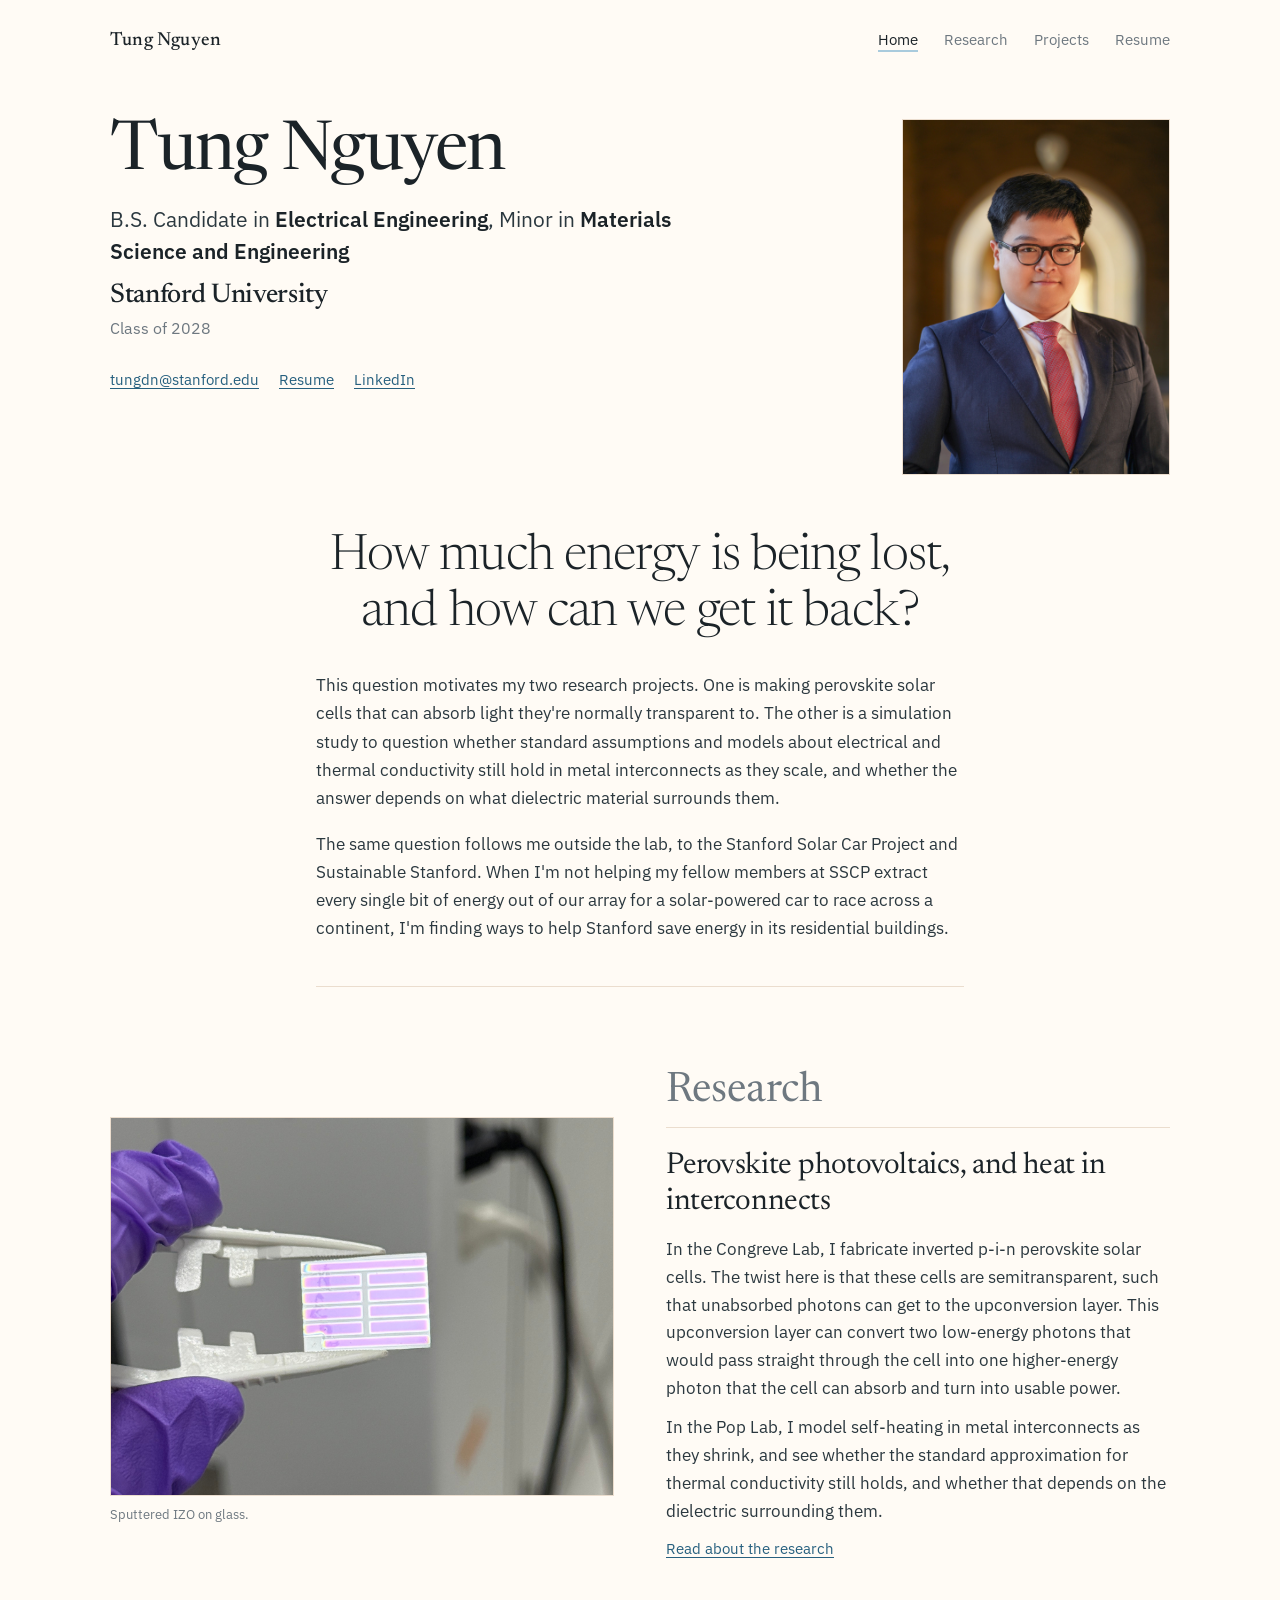
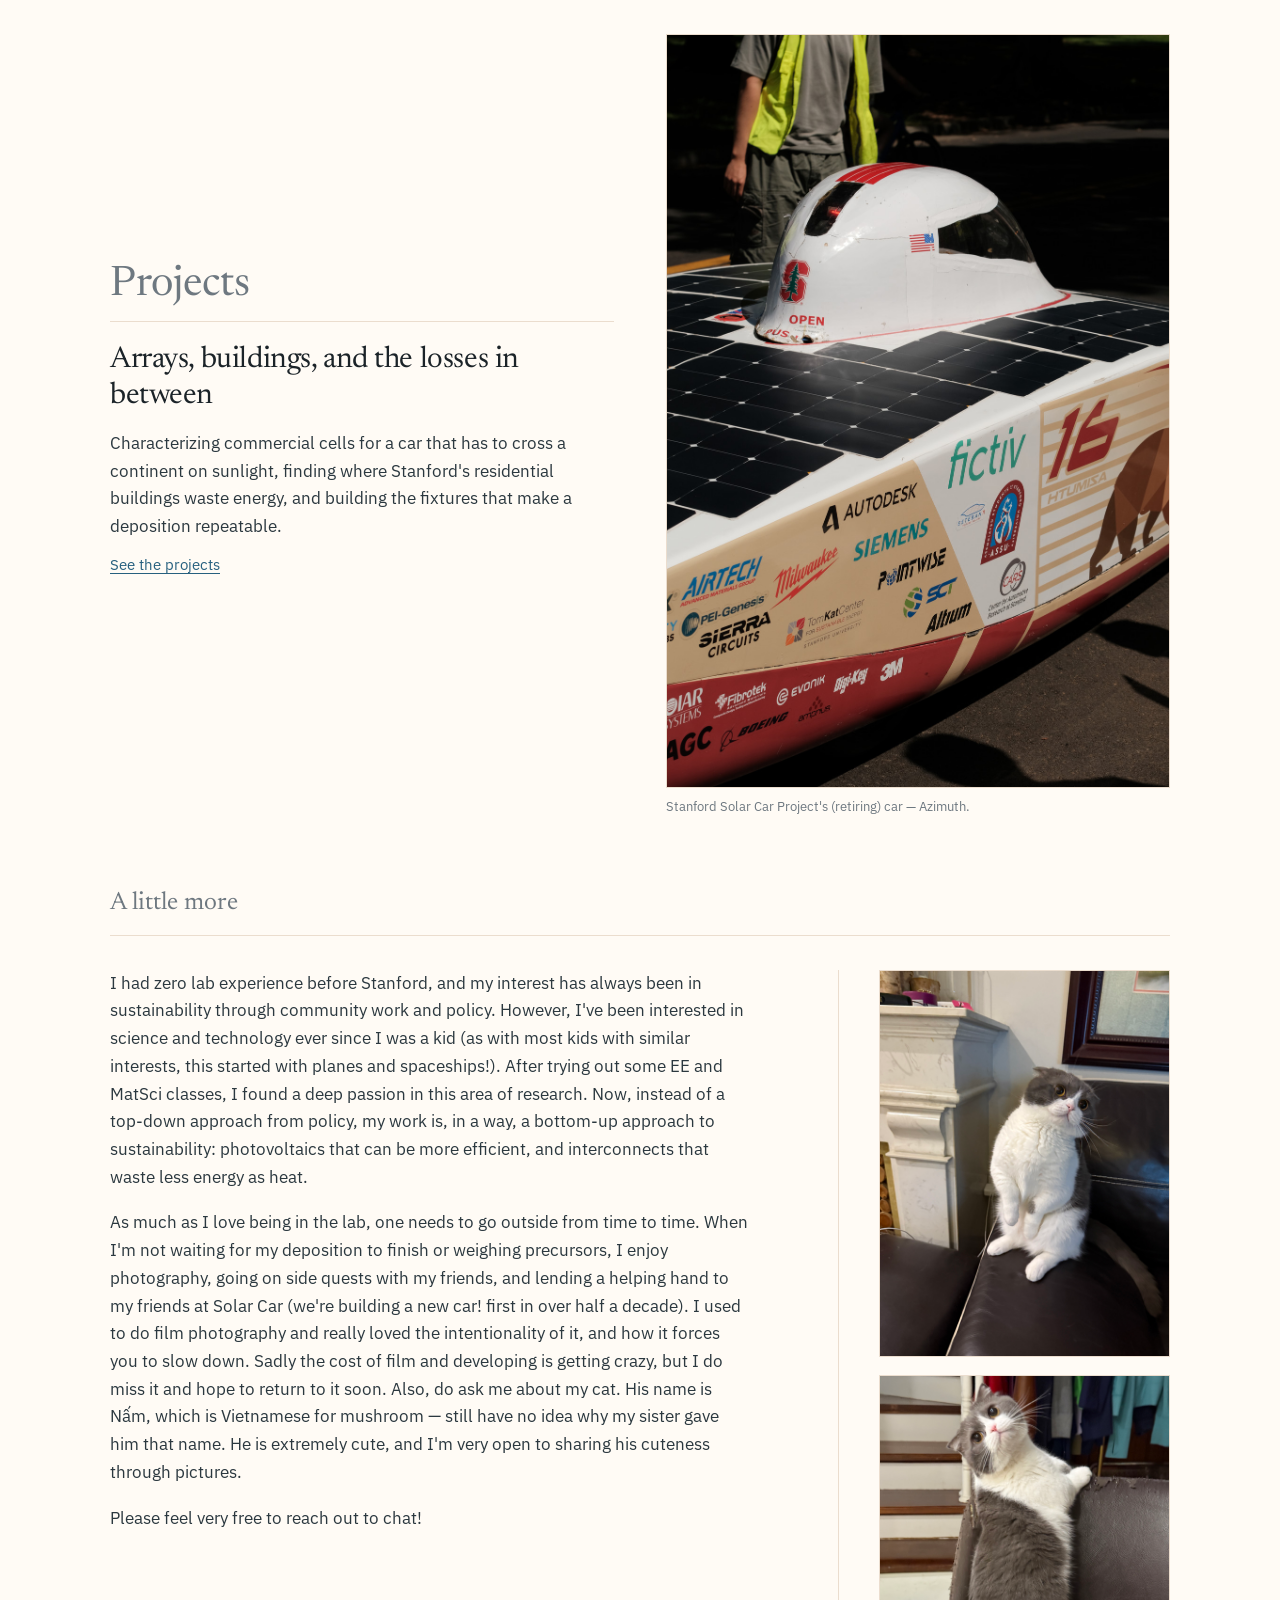
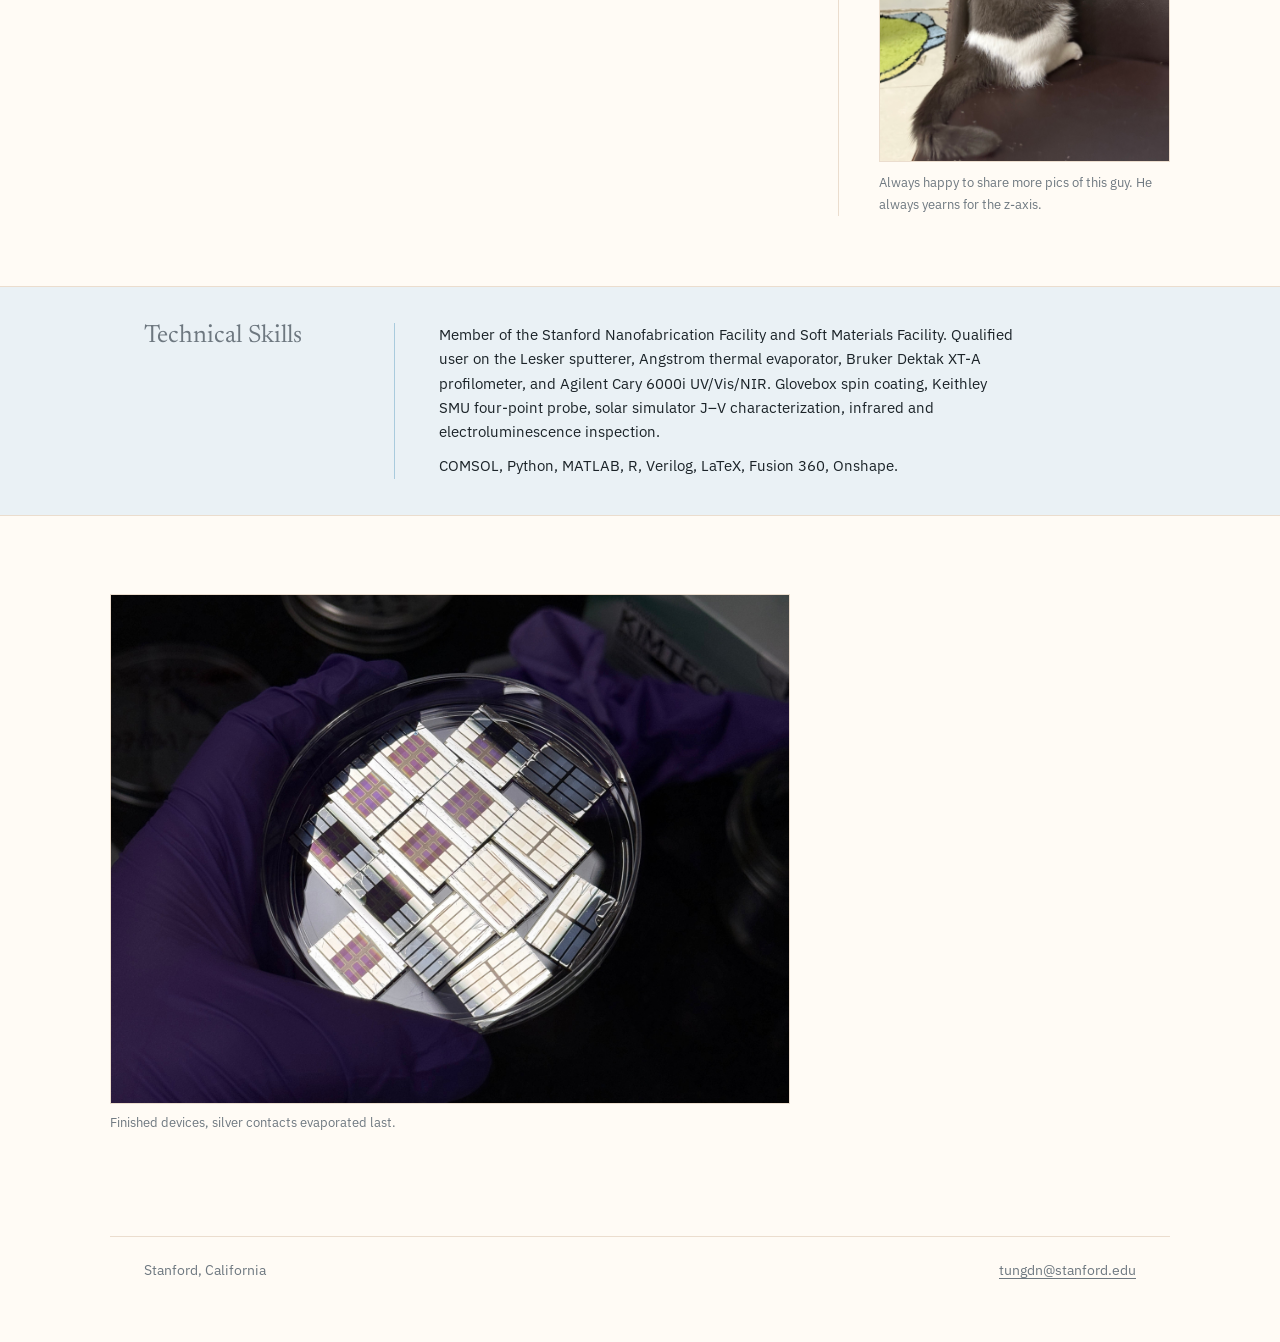
==== commit 32cece2c: "Reframe the Solar Car intro; caption and label fixes - Solar Car entry opens with what the Array and" ====
--- a/index.html
+++ b/index.html
@@ -175,7 +175,8 @@
         <img width="1067" height="1600" decoding="async" loading="lazy" src="sscp_car.JPG"
              alt="Stanford's solar car, its array and sponsor decals lit by
              low sun">
-        <figcaption>Stanford Solar Car Project, Array &amp; Battery.</figcaption>
+        <figcaption>Stanford Solar Car Project's (retiring) car &mdash;
+          Azimuth.</figcaption>
       </figure>
     </div>
   </section>
@@ -213,7 +214,8 @@
       <aside class="catcol">
         <figure><img width="1200" height="1600" decoding="async" loading="lazy" src="cat1.JPG" alt="N&#7845;m, standing up"></figure>
         <figure><img width="1200" height="1600" decoding="async" loading="lazy" src="cat2.JPG" alt="N&#7845;m, on the sofa"></figure>
-        <p class="catcap">Always happy to share more pics of this guy.</p>
+        <p class="catcap">Always happy to share more pics of this guy. He
+          always yearns for the z-axis.</p>
       </aside>
     </div>
   </section>
